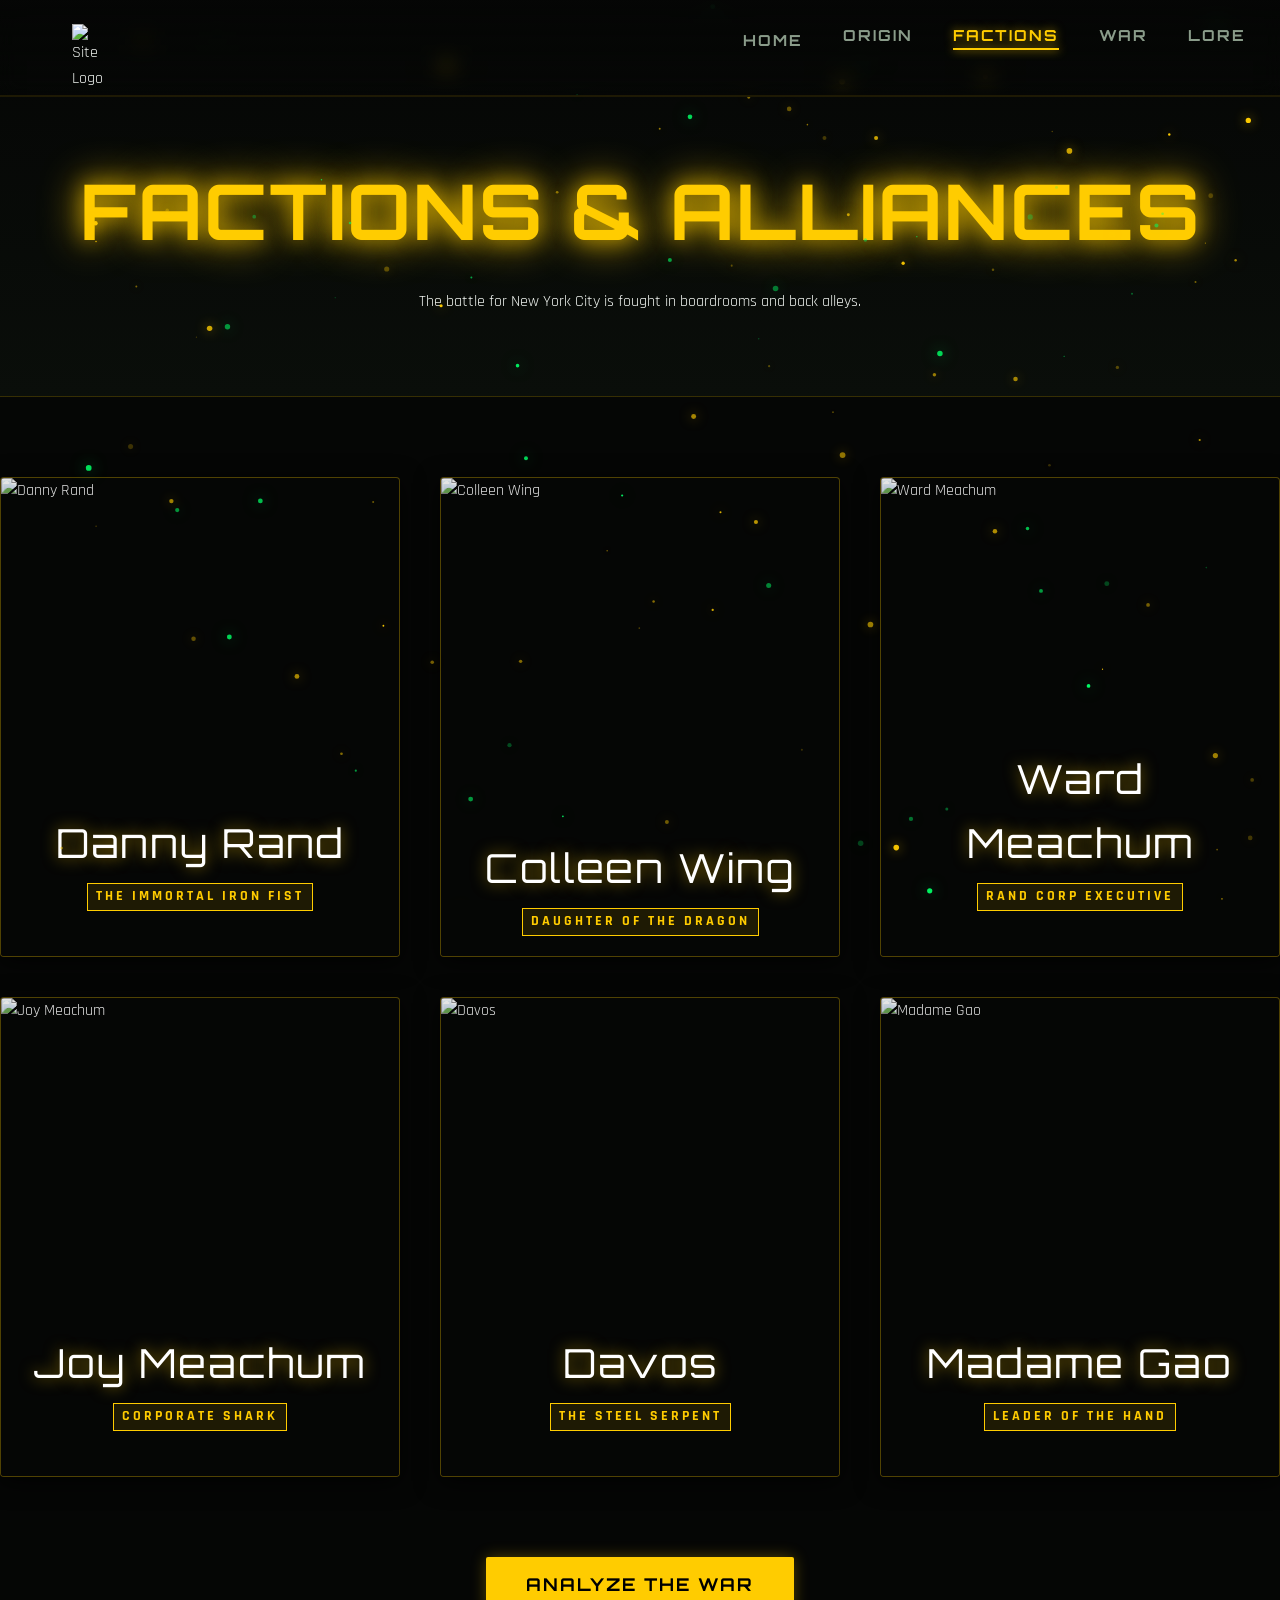
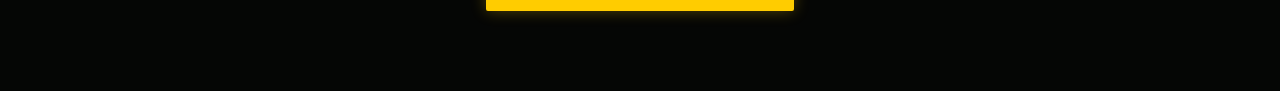
==== characters.html @ d4f90c43 "Add files via upload" ====
<!DOCTYPE html>
<html lang="en">

<head>
    <meta charset="UTF-8">
    <meta name="viewport" content="width=device-width, initial-scale=1.0">
    <title>Iron Fist | Factions</title>
    <link rel="icon" type="image/png" href="C:\Users\MSi B760\Downloads\R.png">
    <link rel=" stylesheet" href="css/style.css">

    <style>
        .glow-text {
            font-size: 3rem;
            color: #fff;
            text-align: center;
            /* Initial glow */
            text-shadow: 0 0 5px #fff,
                0 0 10px #fff,
                0 0 20px #0ff,
                0 0 40px #0ff,
                0 0 80px #0ff;
            /* Animation */
            animation: glow 1.5s ease-in-out infinite alternate;
        }

        /* Keyframes for glowing animation */
        @keyframes glow {
            from {
                text-shadow: 0 0 4px #fffb00,
                    0 0 8px #d9ff00,
                    0 0 16px rgb(208, 255, 0),
                    0 0 32px rgb(255, 230, 0),
                    0 0 64px rgb(255, 255, 255);
            }

            to {
                text-shadow: 0 0 8px #000000,
                    0 0 16px rgb(0, 0, 0),
                    0 0 32px rgb(0, 0, 0),
                    0 0 64px rgb(0, 0, 0),
                    0 0 128px rgb(0, 0, 0);
            }
        }

        .page-header {
            padding-top: 150px;
            padding-bottom: 50px;
            text-align: center;
            background: linear-gradient(to bottom, rgba(5, 6, 5, 0.9), var(--bg-dark));
            border-bottom: 1px solid rgba(255, 204, 0, 0.2);
        }

        .page-header h1 {
            font-size: clamp(3rem, 6vw, 5rem);
            color: var(--primary-gold);
            text-shadow: 0 0 20px var(--primary-gold-glow), 0 0 40px var(--primary-gold);
            margin-bottom: 1rem;
        }

        .character-grid {
            display: grid;
            grid-template-columns: repeat(auto-fill, minmax(320px, 1fr));
            gap: 2.5rem;
            padding: 5rem 0;
        }

        .character-card {
            position: relative;
            height: 480px;
            border-radius: 4px;
            overflow: hidden;
            cursor: pointer;
            box-shadow: 0 5px 25px rgba(0, 0, 0, 0.8);
            transition: var(--transition-medium);
            background: #050605;
            border: 1px solid rgba(255, 204, 0, 0.3);
            transform-style: preserve-3d;
        }

        .character-img {
            width: 100%;
            height: 100%;
            object-fit: cover;
            filter: contrast(120%) grayscale(40%);
            transition: var(--transition-slow);
            opacity: 0.9;
        }

        .character-card:hover .character-img {
            transform: scale(1.1);
            filter: contrast(140%) grayscale(0%);
            opacity: 1;
        }

        .character-card::after {
            content: '';
            position: absolute;
            top: 0;
            left: 0;
            right: 0;
            bottom: 0;
            background: linear-gradient(to top, rgba(5, 6, 5, 0.95) 0%, rgba(5, 6, 5, 0.4) 60%, transparent 100%);
            z-index: 2;
        }

        .character-card:hover::after {
            background: linear-gradient(to top, rgba(20, 16, 0, 0.95) 0%, rgba(10, 8, 0, 0.5) 60%, transparent 100%);
        }

        .character-info {
            position: absolute;
            bottom: 0;
            left: 0;
            width: 100%;
            padding: 2rem;
            z-index: 3;
            transform: translateY(100px);
            transition: var(--transition-medium);
            text-align: center;
        }

        .character-card:hover .character-info {
            transform: translateY(0);
        }

        .character-name {
            font-family: var(--font-heading);
            font-size: 2.5rem;
            color: #fff;
            margin-bottom: 0.5rem;
            text-shadow: 0 0 15px var(--primary-gold-glow);
            letter-spacing: 2px;
        }

        .character-status {
            font-family: var(--font-body);
            font-size: 0.85rem;
            color: var(--primary-gold);
            text-transform: uppercase;
            letter-spacing: 3px;
            font-weight: 800;
            margin-bottom: 1rem;
            background: rgba(255, 204, 0, 0.1);
            display: inline-block;
            padding: 2px 8px;
            border: 1px solid var(--primary-gold);
        }

        .character-desc {
            font-size: 0.95rem;
            color: #ccc;
            opacity: 0;
            transition: var(--transition-medium);
            line-height: 1.6;
            font-weight: bold;
            text-shadow: 1px 1px 3px #000;
        }

        .character-card:hover .character-desc {
            opacity: 1;
            transition-delay: 0.1s;
        }

        .character-card.animate-on-scroll {
            opacity: 0;
            transform: translateY(50px);
            transition: all 0.6s ease-out;
        }

        .character-card.animate-on-scroll.visible {
            opacity: 1;
            transform: translateY(0);
        }
    </style>
</head>

<body>

    <nav>
        <div class="nav-container" style="margin-bottom: -20px;">
            <a href="index.html" class="nav-logo-link">
                <ul class="nav-links">
                    <li><img style="margin-right: 600px;"
                            src="F:\Antigravity\App\tv-series-site\Assets\iron-fist-logo-marvel-wooden-wall-plaque.jpg"
                            width="60" height="50" alt="Site Logo" class="logo"></li>
                    <li><a href="index.html">Home</a></li>
                    <li><a href="the origin.html">Origin</a></li>
                    <li><a href="characters.html" class="active">Factions</a></li>
                    <li><a href="the war.html">War</a></li>
                    <li><a href="the lore.html">Lore</a></li>
                </ul>
        </div>
    </nav>

    <header class="page-header">
        <div class="container">
            <h1 class="animate-on-scroll glow-text">Factions & Alliances</h1>
            <p class="animate-on-scroll delay-1" style="max-width: 600px; margin: 0 auto; padding-bottom: 2rem;">The
                battle for New York City is fought in boardrooms and back alleys.</p>
        </div>
    </header>

    <main class="container">
        <div class="character-grid">

            <div class="character-card animate-on-scroll">
                <img src="F:\Antigravity\App\tv-series-site\Assets\Characters\Danny Rand.png" alt="Danny Rand"
                    class="character-img">
                <div class="character-info">
                    <div class="character-name">Danny Rand</div>
                    <div class="character-status">The Immortal Iron Fist</div>
                    <div class="character-desc">Orphaned billionaire who survived a plane crash, trained in the mystical
                        city of K'un-Lun for 15 years, and defeated a dragon to earn the power of the Iron Fist.</div>
                </div>
            </div>

            <div class="character-card animate-on-scroll delay-1">
                <img src="F:\Antigravity\App\tv-series-site\Assets\Characters\Colleen Wing.png" alt="Colleen Wing"
                    class="character-img">
                <div class="character-info">
                    <div class="character-name">Colleen Wing</div>
                    <div class="character-status">Daughter of the Dragon</div>
                    <div class="character-desc">A fierce martial arts instructor running the Chikara Dojo in NYC. She
                        wields a custom white katana and brutally protects her city from gang warfare.</div>
                </div>
            </div>

            <div class="character-card animate-on-scroll delay-2">
                <img src="F:\Antigravity\App\tv-series-site\Assets\Characters\Ward Meachumcan1.png" alt="Ward Meachum"
                    class="character-img">
                <div class="character-info">
                    <div class="character-name">Ward Meachum</div>
                    <div class="character-status">Rand Corp Executive</div>
                    <div class="character-desc">Danny's skeptical childhood friend who now runs Rand Enterprises. He
                        struggles with substance abuse while secretly covering up his father's undead existence.</div>
                </div>
            </div>

            <div class="character-card animate-on-scroll">
                <img src="F:\Antigravity\App\tv-series-site\Assets\Characters\Joy Meachum.png" alt="Joy Meachum"
                    class="character-img">
                <div class="character-info">
                    <div class="character-name">Joy Meachum</div>
                    <div class="character-status">Corporate Shark</div>
                    <div class="character-desc">Co-CEO of Rand Enterprises. Initially ruthless in rejecting Danny's
                        return, her loyalties are constantly tested between her brother, her presumed-dead father, and
                        her childhood friend.</div>
                </div>
            </div>

            <div class="character-card animate-on-scroll delay-1">
                <img src="F:\Antigravity\App\tv-series-site\Assets\Characters\Davos.png" alt="Davos"
                    class="character-img">
                <div class="character-info">
                    <div class="character-name">Davos</div>
                    <div class="character-status">The Steel Serpent</div>
                    <div class="character-desc">Danny's brother-in-arms in K'un-Lun. Infuriated that Danny abandoned his
                        post after winning the Iron Fist, Davos seeks to violently rip the power from him and execute
                        his own bloody justice.</div>
                </div>
            </div>

            <div class="character-card animate-on-scroll delay-2">
                <img src="F:\Antigravity\App\tv-series-site\Assets\Characters\Madame Gao.png" alt="Madame Gao"
                    class="character-img">
                <div class="character-info">
                    <div class="character-name">Madame Gao</div>
                    <div class="character-status">Leader of The Hand</div>
                    <div class="character-desc">An ancient, deceptively frail woman leading the supernatural ninja
                        syndicate known as The Hand. She controls massive narcotics operations and wields deadly
                        telekinetic martial arts.</div>
                </div>
            </div>

        </div>

        <div class="text-center animate-on-scroll" style="margin-bottom: 5rem;">
            <button class="btn" onclick="window.location.href='the war.html'">Analyze the War</button>
        </div>
    </main>

    <script src="js/main.js"></script>
</body>

</html>
---- css/style.css ----
/* Google Fonts */
@import url('https://fonts.googleapis.com/css2?family=Orbitron:wght@700;900&family=Rajdhani:wght@400;600;700&display=swap');

:root {
    /* Color Palette - Iron Fist Theme */
    --primary-gold: #ffcc00; /* Chi Energy */
    --primary-gold-glow: rgba(255, 204, 0, 0.6);
    --secondary-green: #00ff66; /* Dragon magic */
    --bg-darker: #050605; /* Blackish green */
    --bg-dark: #0a0e0a;
    --text-light: #f0f4f0;
    --text-muted: #8a9c8a;
    
    /* Typography */
    --font-heading: 'Orbitron', sans-serif;
    --font-body: 'Rajdhani', sans-serif;
    
    /* Variables */
    --transition-fast: 0.2s ease;
    --transition-medium: 0.4s ease;
    --transition-slow: 0.8s ease-out;
}

* { margin: 0; padding: 0; box-sizing: border-box; }

body {
    font-family: var(--font-body);
    background-color: var(--bg-darker);
    color: var(--text-light);
    line-height: 1.6;
    overflow-x: hidden;
    cursor: default; /* Remove horror crosshair */
}

/* Scrollbar Styling */
::-webkit-scrollbar { width: 10px; }
::-webkit-scrollbar-track { background: var(--bg-darker); }
::-webkit-scrollbar-thumb { background: #333; border-radius: 5px; }
::-webkit-scrollbar-thumb:hover { background: var(--primary-gold); box-shadow: 0 0 10px var(--primary-gold); }

::selection { background: var(--primary-gold-glow); color: #000; }

/* Canvas background wrapper */
#particle-canvas {
    position: fixed; top: 0; left: 0; width: 100%; height: 100%;
    pointer-events: none; z-index: 1; /* Sits right above the background but below content */
}

/* Typography styles */
h1, h2, h3, h4, h5, h6 {
    font-family: var(--font-heading);
    letter-spacing: 2px;
    text-transform: uppercase;
}

a { text-decoration: none; color: inherit; }

.btn {
    display: inline-block;
    padding: 1rem 2.5rem;
    font-family: var(--font-heading);
    font-size: 1.1rem;
    font-weight: 700;
    text-transform: uppercase;
    letter-spacing: 2px;
    background: var(--primary-gold);
    color: #000;
    border: none;
    border-radius: 2px; /* Sleeker, less rounded */
    cursor: pointer;
    transition: var(--transition-medium);
    box-shadow: 0 0 15px rgba(255, 204, 0, 0.3);
    position: relative;
    overflow: hidden;
}

.btn:hover {
    transform: scale(1.05);
    box-shadow: 0 0 30px var(--primary-gold) !important;
    background: #ffe680;
}

.btn-outline {
    background: rgba(0,0,0,0.5); /* contrast backing */
    border: 2px solid var(--primary-gold);
    color: var(--primary-gold);
}

.btn-outline:hover {
    background: var(--primary-gold);
    color: #000;
    box-shadow: 0 0 25px var(--primary-gold-glow);
}

/* Navigation */
nav {
    position: fixed;
    top: 0; width: 100%;
    padding: 1.5rem 0;
    z-index: 1000;
    background: linear-gradient(to bottom, rgba(5,6,5,0.95), transparent);
    backdrop-filter: blur(10px);
    border-bottom: 2px solid rgba(255, 204, 0, 0.1);
}

.nav-container {
    max-width: 1200px;
    margin: 0 auto;
    display: flex;
    justify-content: space-between;
    align-items: center;
    padding: 0 2rem;
}

.nav-logo-link {
    display: flex;
    align-items: center;
}

.nav-logo {
    height: 35px; /* Sizing the image to fit the nav neatly */
    filter: drop-shadow(0 0 10px rgba(255, 204, 0, 0.5));
    transition: var(--transition-medium);
    mix-blend-mode: screen; /* Removes solid backgrounds */
}

.nav-logo-link:hover .nav-logo {
    filter: drop-shadow(0 0 15px var(--primary-gold)) brightness(1.2);
    transform: scale(1.05);
}

.nav-links {
    list-style: none; display: flex; gap: 2.5rem;
}

.nav-links li a {
    font-family: var(--font-heading);
    font-size: 0.95rem;
    font-weight: 700;
    letter-spacing: 2px;
    text-transform: uppercase;
    color: var(--text-muted);
    transition: var(--transition-fast);
    padding-bottom: 5px;
    position: relative;
}

.nav-links li a.active, .nav-links li a:hover {
    color: var(--primary-gold);
    text-shadow: 0 0 10px var(--primary-gold-glow);
}

.nav-links li a::after {
    content: ''; position: absolute; bottom: 0; left: 0; width: 0; height: 2px;
    background: var(--primary-gold);
    transition: var(--transition-medium);
    box-shadow: 0 0 10px var(--primary-gold);
}

.nav-links li a.active::after, .nav-links li a:hover::after { width: 100%; }

/* Animations - Rewritten for Iron Fist Chi Pulses instead of Glitches */
@keyframes fadeIn { from { opacity: 0; transform: translateY(20px); } to { opacity: 1; transform: translateY(0); } }

.fade-in { animation: fadeIn 1s ease-out forwards; opacity: 0; }
.delay-1 { animation-delay: 0.4s; }
.delay-2 { animation-delay: 0.8s; }
.delay-3 { animation-delay: 1.2s; }

/* Chi Energy Pulse */
@keyframes chiPulse {
    0% { transform: scale(1); filter: brightness(1) drop-shadow(0 0 10px var(--primary-gold-glow)); }
    50% { transform: scale(1.02); filter: brightness(1.3) drop-shadow(0 0 25px var(--primary-gold)); }
    100% { transform: scale(1); filter: brightness(1) drop-shadow(0 0 10px var(--primary-gold-glow)); }
}

.chi-active { animation: chiPulse 1.5s cubic-bezier(0.1, 0.7, 0.3, 1) both; }

/* Utility */
.border-b { border-bottom: 1px solid rgba(255, 204, 0, 0.2); }
.text-center { text-align: center; }
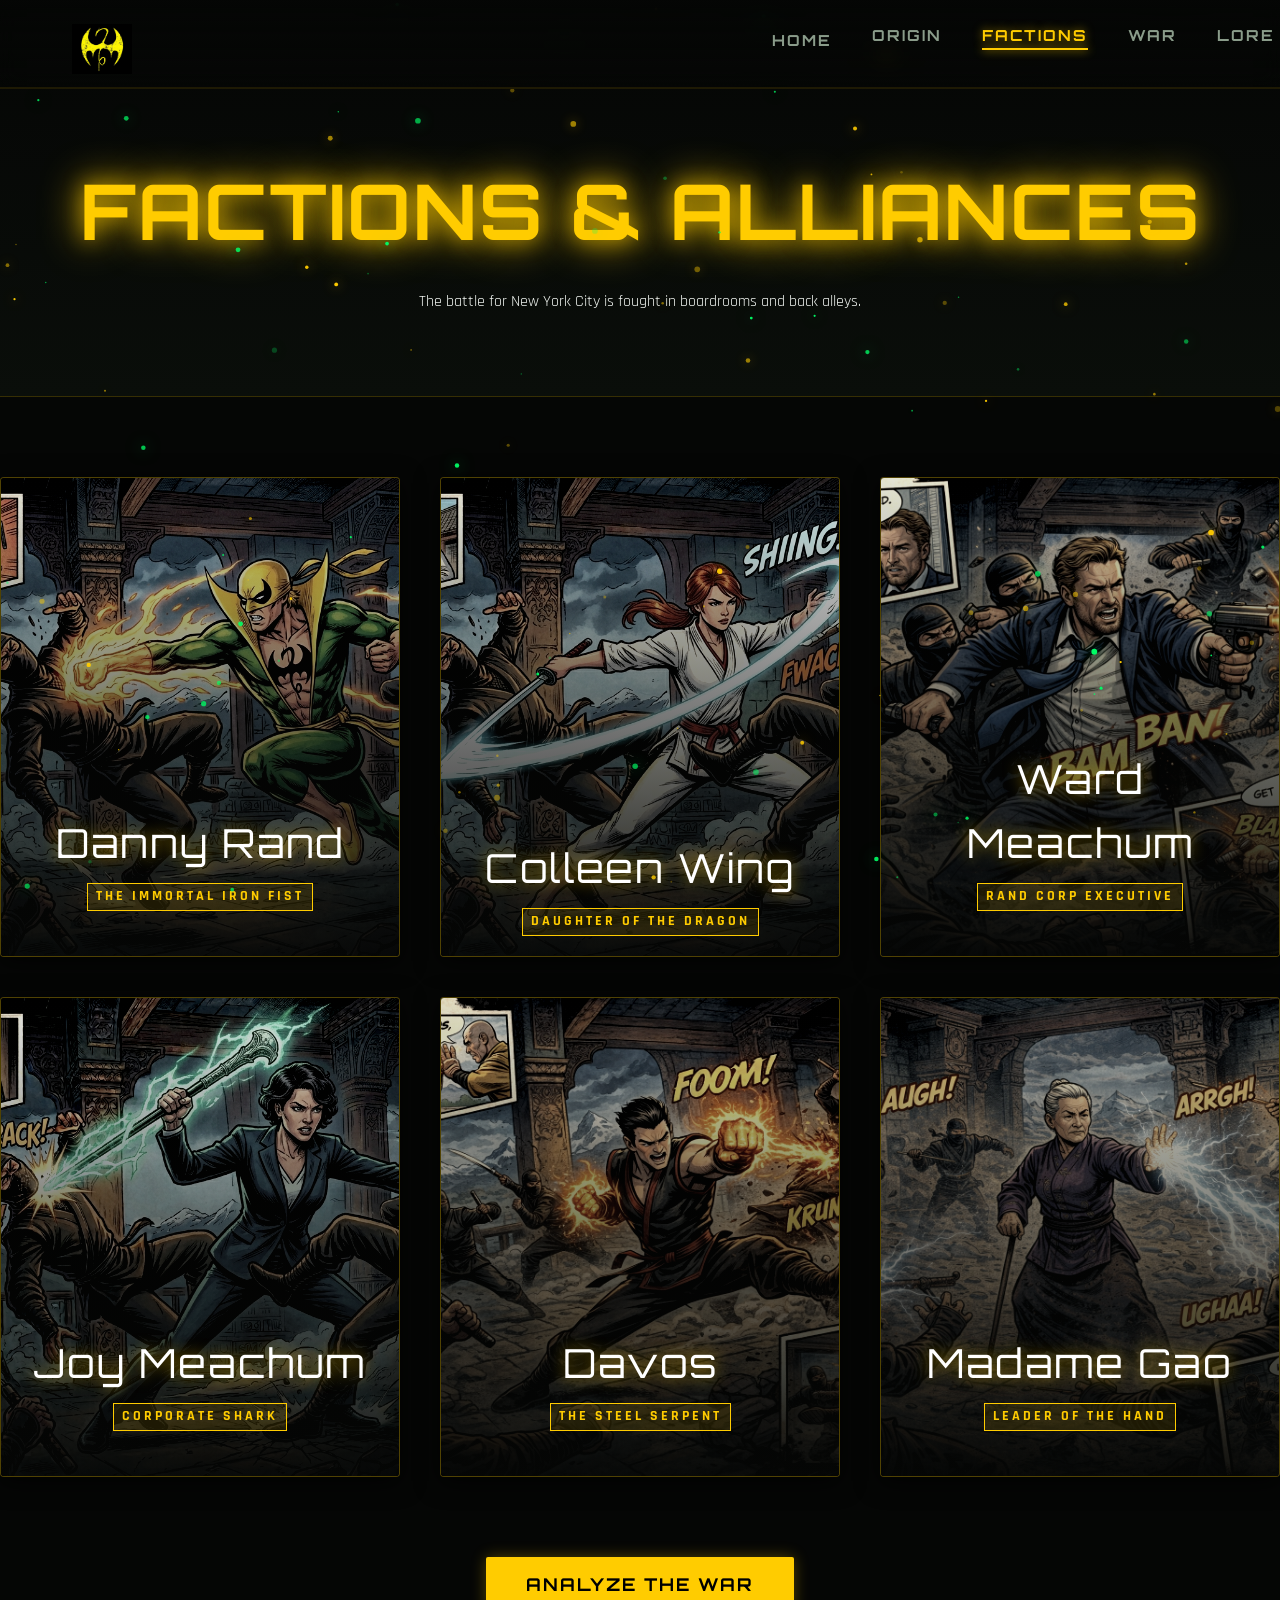
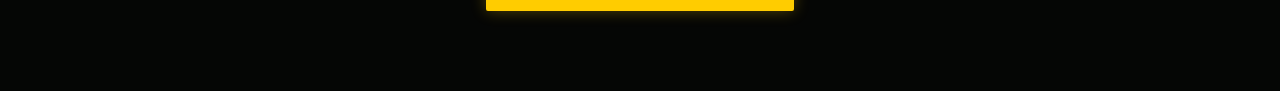
==== commit 93dbecb9: "Updated" ====
--- a/characters.html
+++ b/characters.html
@@ -5,7 +5,7 @@
     <meta charset="UTF-8">
     <meta name="viewport" content="width=device-width, initial-scale=1.0">
     <title>Iron Fist | Factions</title>
-    <link rel="icon" type="image/png" href="C:\Users\MSi B760\Downloads\R.png">
+    <link rel="icon" type="image/png" href="Assets\iron-fist-icon-4.png">
     <link rel=" stylesheet" href="css/style.css">
 
     <style>
@@ -180,8 +180,7 @@
         <div class="nav-container" style="margin-bottom: -20px;">
             <a href="index.html" class="nav-logo-link">
                 <ul class="nav-links">
-                    <li><img style="margin-right: 600px;"
-                            src="F:\Antigravity\App\tv-series-site\Assets\iron-fist-logo-marvel-wooden-wall-plaque.jpg"
+                    <li><img style="margin-right: 600px;" src="Assets\iron-fist-logo-marvel-wooden-wall-plaque.jpg"
                             width="60" height="50" alt="Site Logo" class="logo"></li>
                     <li><a href="index.html">Home</a></li>
                     <li><a href="the origin.html">Origin</a></li>
@@ -204,8 +203,7 @@
         <div class="character-grid">
 
             <div class="character-card animate-on-scroll">
-                <img src="F:\Antigravity\App\tv-series-site\Assets\Characters\Danny Rand.png" alt="Danny Rand"
-                    class="character-img">
+                <img src="Assets\Characters\Danny Rand.png" alt="Danny Rand" class="character-img">
                 <div class="character-info">
                     <div class="character-name">Danny Rand</div>
                     <div class="character-status">The Immortal Iron Fist</div>
@@ -215,8 +213,7 @@
             </div>
 
             <div class="character-card animate-on-scroll delay-1">
-                <img src="F:\Antigravity\App\tv-series-site\Assets\Characters\Colleen Wing.png" alt="Colleen Wing"
-                    class="character-img">
+                <img src="Assets\Characters\Colleen Wing.png" alt="Colleen Wing" class="character-img">
                 <div class="character-info">
                     <div class="character-name">Colleen Wing</div>
                     <div class="character-status">Daughter of the Dragon</div>
@@ -226,8 +223,7 @@
             </div>
 
             <div class="character-card animate-on-scroll delay-2">
-                <img src="F:\Antigravity\App\tv-series-site\Assets\Characters\Ward Meachumcan1.png" alt="Ward Meachum"
-                    class="character-img">
+                <img src="Assets\Characters\Ward Meachumcan1.png" alt="Ward Meachum" class="character-img">
                 <div class="character-info">
                     <div class="character-name">Ward Meachum</div>
                     <div class="character-status">Rand Corp Executive</div>
@@ -237,8 +233,7 @@
             </div>
 
             <div class="character-card animate-on-scroll">
-                <img src="F:\Antigravity\App\tv-series-site\Assets\Characters\Joy Meachum.png" alt="Joy Meachum"
-                    class="character-img">
+                <img src="Assets\Characters\Joy Meachum.png" alt="Joy Meachum" class="character-img">
                 <div class="character-info">
                     <div class="character-name">Joy Meachum</div>
                     <div class="character-status">Corporate Shark</div>
@@ -249,8 +244,7 @@
             </div>
 
             <div class="character-card animate-on-scroll delay-1">
-                <img src="F:\Antigravity\App\tv-series-site\Assets\Characters\Davos.png" alt="Davos"
-                    class="character-img">
+                <img src="Assets\Characters\Davos.png" alt="Davos" class="character-img">
                 <div class="character-info">
                     <div class="character-name">Davos</div>
                     <div class="character-status">The Steel Serpent</div>
@@ -261,8 +255,7 @@
             </div>
 
             <div class="character-card animate-on-scroll delay-2">
-                <img src="F:\Antigravity\App\tv-series-site\Assets\Characters\Madame Gao.png" alt="Madame Gao"
-                    class="character-img">
+                <img src="Assets\Characters\Madame Gao.png" alt="Madame Gao" class="character-img">
                 <div class="character-info">
                     <div class="character-name">Madame Gao</div>
                     <div class="character-status">Leader of The Hand</div>
@@ -282,4 +275,4 @@
     <script src="js/main.js"></script>
 </body>
 
-</html>+</html>
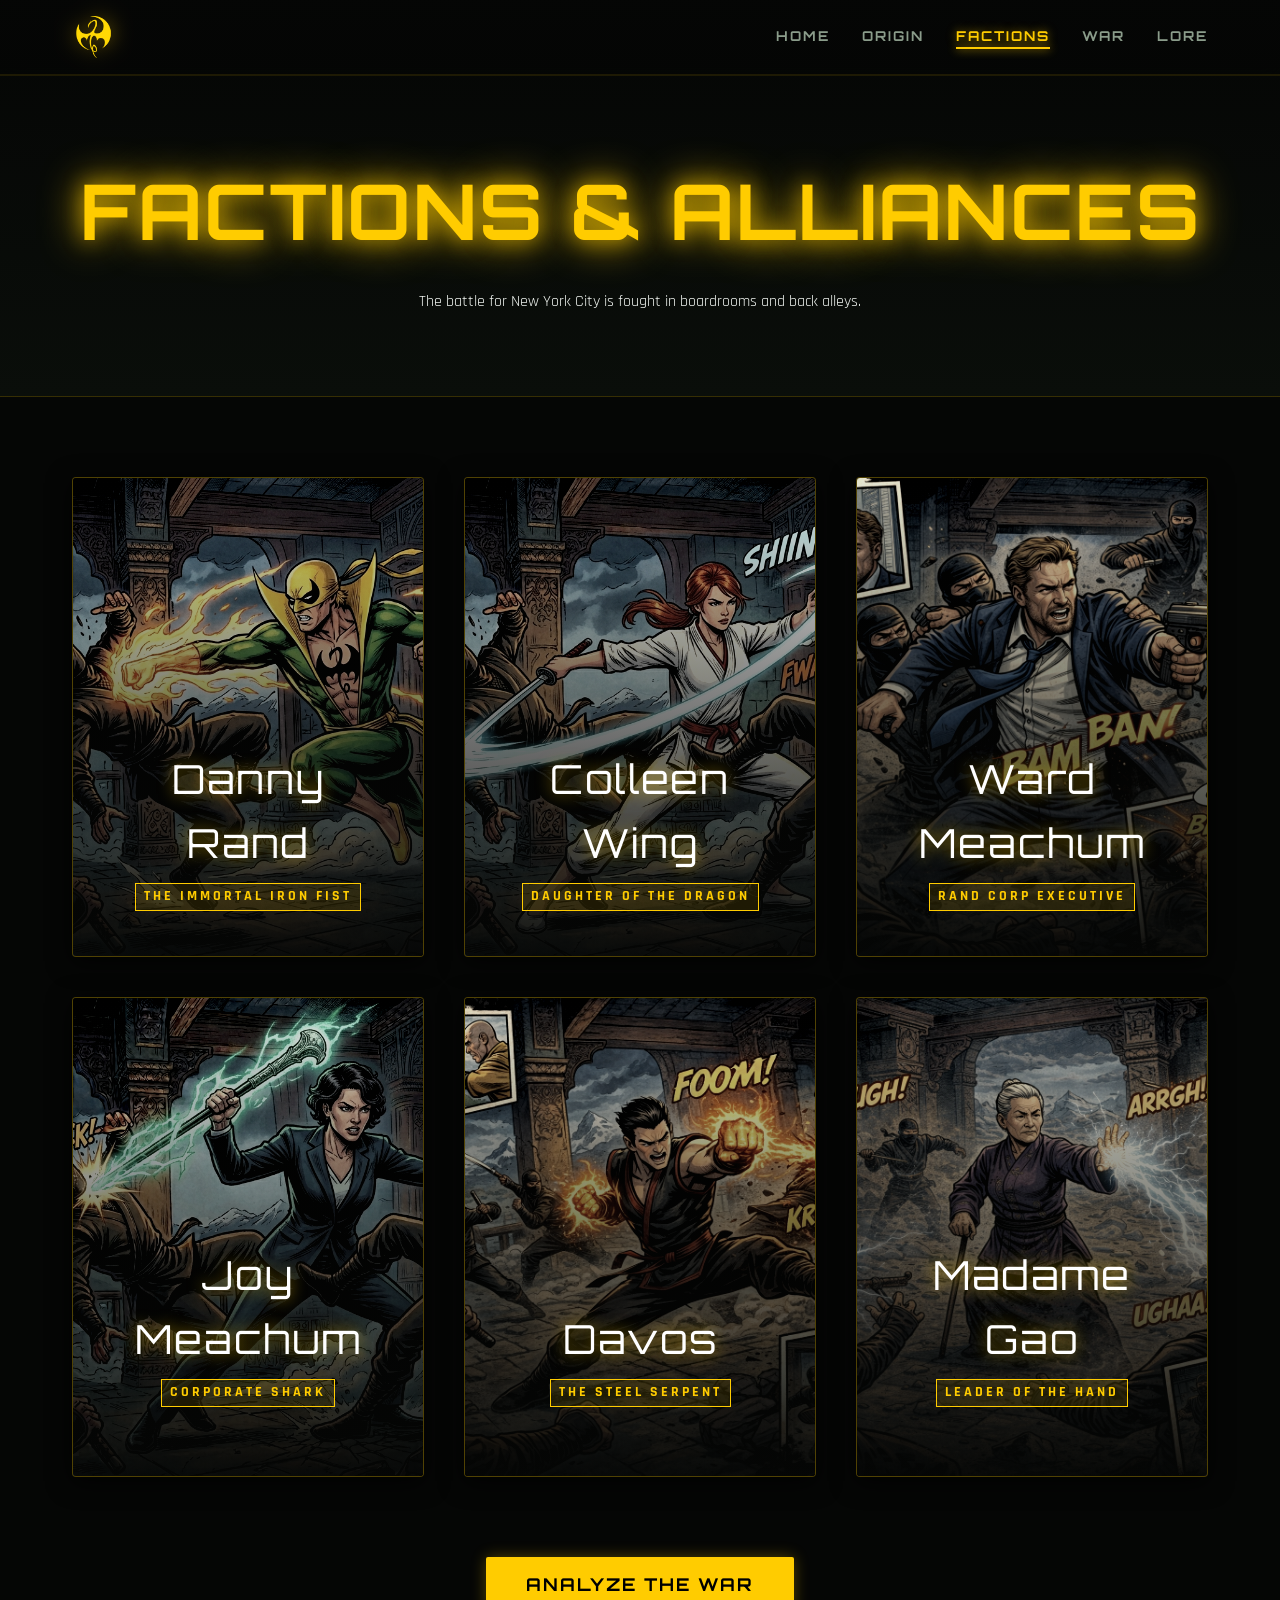
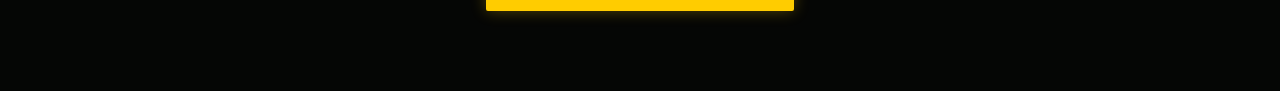
==== commit 88ae1111: "Refactor navigation structure in characters.html" ====
--- a/characters.html
+++ b/characters.html
@@ -171,23 +171,54 @@
             opacity: 1;
             transform: translateY(0);
         }
+
+        /* === MOBILE === */
+        @media (max-width: 768px) {
+            .character-grid {
+                grid-template-columns: 1fr;
+                gap: 1.5rem;
+                padding: 2rem 0;
+            }
+
+            .character-card {
+                height: auto;
+                min-height: 340px;
+            }
+
+            /* Always show info on touch devices */
+            .character-info {
+                transform: translateY(0);
+                background: linear-gradient(to top, rgba(5, 6, 5, 0.98) 0%, rgba(5, 6, 5, 0.6) 80%, transparent 100%);
+            }
+
+            .character-desc {
+                opacity: 1;
+            }
+
+            .character-name {
+                font-size: 1.6rem;
+            }
+        }
     </style>
 </head>
 
 <body>
 
     <nav>
-        <div class="nav-container" style="margin-bottom: -20px;">
+        <div class="nav-container">
             <a href="index.html" class="nav-logo-link">
-                <ul class="nav-links">
-                    <li><img style="margin-right: 600px;" src="Assets\iron-fist-logo-marvel-wooden-wall-plaque.jpg"
-                            width="60" height="50" alt="Site Logo" class="logo"></li>
-                    <li><a href="index.html">Home</a></li>
-                    <li><a href="the origin.html">Origin</a></li>
-                    <li><a href="characters.html" class="active">Factions</a></li>
-                    <li><a href="the war.html">War</a></li>
-                    <li><a href="the lore.html">Lore</a></li>
-                </ul>
+                <img src="Assets\iron-fist-icon-4.png" width="60" height="42" alt="Site Logo" class="logo">
+            </a>
+            <button class="hamburger" id="hamburger" aria-label="Toggle navigation">
+                <span></span><span></span><span></span>
+            </button>
+            <ul class="nav-links" id="nav-links">
+                <li><a href="index.html">Home</a></li>
+                <li><a href="the origin.html">Origin</a></li>
+                <li><a href="characters.html" class="active">Factions</a></li>
+                <li><a href="the war.html">War</a></li>
+                <li><a href="the lore.html">Lore</a></li>
+            </ul>
         </div>
     </nav>
 
--- a/css/style.css
+++ b/css/style.css
@@ -29,7 +29,7 @@
     color: var(--text-light);
     line-height: 1.6;
     overflow-x: hidden;
-    cursor: default; /* Remove horror crosshair */
+    cursor: default;
 }
 
 /* Scrollbar Styling */
@@ -43,7 +43,7 @@
 /* Canvas background wrapper */
 #particle-canvas {
     position: fixed; top: 0; left: 0; width: 100%; height: 100%;
-    pointer-events: none; z-index: 1; /* Sits right above the background but below content */
+    pointer-events: none; z-index: 1;
 }
 
 /* Typography styles */
@@ -54,6 +54,13 @@
 }
 
 a { text-decoration: none; color: inherit; }
+
+/* Container */
+.container {
+    max-width: 1200px;
+    margin: 0 auto;
+    padding: 0 2rem;
+}
 
 .btn {
     display: inline-block;
@@ -66,7 +73,7 @@
     background: var(--primary-gold);
     color: #000;
     border: none;
-    border-radius: 2px; /* Sleeker, less rounded */
+    border-radius: 2px;
     cursor: pointer;
     transition: var(--transition-medium);
     box-shadow: 0 0 15px rgba(255, 204, 0, 0.3);
@@ -81,7 +88,7 @@
 }
 
 .btn-outline {
-    background: rgba(0,0,0,0.5); /* contrast backing */
+    background: rgba(0,0,0,0.5);
     border: 2px solid var(--primary-gold);
     color: var(--primary-gold);
 }
@@ -92,13 +99,13 @@
     box-shadow: 0 0 25px var(--primary-gold-glow);
 }
 
-/* Navigation */
+/* ===================== NAVIGATION ===================== */
 nav {
     position: fixed;
     top: 0; width: 100%;
-    padding: 1.5rem 0;
+    padding: 1rem 0;
     z-index: 1000;
-    background: linear-gradient(to bottom, rgba(5,6,5,0.95), transparent);
+    background: linear-gradient(to bottom, rgba(5,6,5,0.97), rgba(5,6,5,0.85));
     backdrop-filter: blur(10px);
     border-bottom: 2px solid rgba(255, 204, 0, 0.1);
 }
@@ -115,27 +122,36 @@
 .nav-logo-link {
     display: flex;
     align-items: center;
-}
-
-.nav-logo {
-    height: 35px; /* Sizing the image to fit the nav neatly */
+    flex-shrink: 0;
+}
+
+.nav-logo, .logo {
+    height: 42px;
+    width: auto;
     filter: drop-shadow(0 0 10px rgba(255, 204, 0, 0.5));
     transition: var(--transition-medium);
-    mix-blend-mode: screen; /* Removes solid backgrounds */
-}
-
-.nav-logo-link:hover .nav-logo {
+    mix-blend-mode: screen;
+    object-fit: contain;
+}
+
+.nav-logo-link:hover .nav-logo,
+.nav-logo-link:hover .logo {
     filter: drop-shadow(0 0 15px var(--primary-gold)) brightness(1.2);
     transform: scale(1.05);
 }
 
 .nav-links {
-    list-style: none; display: flex; gap: 2.5rem;
+    list-style: none;
+    display: flex;
+    align-items: center;
+    gap: 2rem;
+    margin: 0;
+    padding: 0;
 }
 
 .nav-links li a {
     font-family: var(--font-heading);
-    font-size: 0.95rem;
+    font-size: 0.85rem;
     font-weight: 700;
     letter-spacing: 2px;
     text-transform: uppercase;
@@ -145,21 +161,65 @@
     position: relative;
 }
 
-.nav-links li a.active, .nav-links li a:hover {
+.nav-links li a.active,
+.nav-links li a:hover {
     color: var(--primary-gold);
     text-shadow: 0 0 10px var(--primary-gold-glow);
 }
 
 .nav-links li a::after {
-    content: ''; position: absolute; bottom: 0; left: 0; width: 0; height: 2px;
+    content: '';
+    position: absolute;
+    bottom: 0; left: 0;
+    width: 0; height: 2px;
     background: var(--primary-gold);
     transition: var(--transition-medium);
     box-shadow: 0 0 10px var(--primary-gold);
 }
 
-.nav-links li a.active::after, .nav-links li a:hover::after { width: 100%; }
-
-/* Animations - Rewritten for Iron Fist Chi Pulses instead of Glitches */
+.nav-links li a.active::after,
+.nav-links li a:hover::after { width: 100%; }
+
+/* Hamburger Button */
+.hamburger {
+    display: none;
+    flex-direction: column;
+    justify-content: center;
+    align-items: center;
+    gap: 5px;
+    width: 38px;
+    height: 38px;
+    background: none;
+    border: none;
+    cursor: pointer;
+    padding: 4px;
+    z-index: 1100;
+    flex-shrink: 0;
+}
+
+.hamburger span {
+    display: block;
+    width: 24px;
+    height: 2px;
+    background: var(--primary-gold);
+    border-radius: 2px;
+    transition: all 0.35s ease;
+    box-shadow: 0 0 6px var(--primary-gold-glow);
+}
+
+/* Hamburger open state */
+.hamburger.open span:nth-child(1) {
+    transform: translateY(7px) rotate(45deg);
+}
+.hamburger.open span:nth-child(2) {
+    opacity: 0;
+    transform: scaleX(0);
+}
+.hamburger.open span:nth-child(3) {
+    transform: translateY(-7px) rotate(-45deg);
+}
+
+/* Animations */
 @keyframes fadeIn { from { opacity: 0; transform: translateY(20px); } to { opacity: 1; transform: translateY(0); } }
 
 .fade-in { animation: fadeIn 1s ease-out forwards; opacity: 0; }
@@ -179,3 +239,86 @@
 /* Utility */
 .border-b { border-bottom: 1px solid rgba(255, 204, 0, 0.2); }
 .text-center { text-align: center; }
+
+/* ===================== MOBILE MEDIA QUERIES ===================== */
+@media (max-width: 768px) {
+
+    /* Navigation — mobile drawer */
+    .hamburger {
+        display: flex;
+    }
+
+    .nav-links {
+        position: fixed;
+        top: 0;
+        right: -100%;
+        width: min(280px, 80vw);
+        height: 100vh;
+        flex-direction: column;
+        gap: 0;
+        background: rgba(5, 6, 5, 0.98);
+        border-left: 2px solid rgba(255, 204, 0, 0.15);
+        padding: 100px 2rem 2rem;
+        transition: right 0.4s cubic-bezier(0.4, 0, 0.2, 1);
+        backdrop-filter: blur(20px);
+    }
+
+    .nav-links.open {
+        right: 0;
+    }
+
+    .nav-links li {
+        width: 100%;
+        border-bottom: 1px solid rgba(255, 204, 0, 0.08);
+    }
+
+    .nav-links li a {
+        display: block;
+        padding: 1rem 0;
+        font-size: 1rem;
+        letter-spacing: 3px;
+    }
+
+    /* Hide logo li that's inside nav-links */
+    .nav-links li:first-child {
+        display: none;
+    }
+
+    /* Container padding on small screens */
+    .container {
+        padding: 0 1rem;
+    }
+
+    /* Buttons */
+    .btn {
+        font-size: 0.85rem;
+        padding: 0.75rem 1.5rem;
+        letter-spacing: 1px;
+    }
+
+    /* Page header */
+    .page-header {
+        padding-top: 100px !important;
+        padding-bottom: 30px !important;
+    }
+
+    .page-header h1 {
+        font-size: clamp(1.8rem, 8vw, 3rem) !important;
+    }
+
+    .page-header p {
+        font-size: 0.95rem;
+        padding: 0 1rem 1.5rem !important;
+    }
+}
+
+@media (max-width: 480px) {
+    .nav-container {
+        padding: 0 1rem;
+    }
+
+    .btn {
+        font-size: 0.78rem;
+        padding: 0.65rem 1.2rem;
+    }
+}
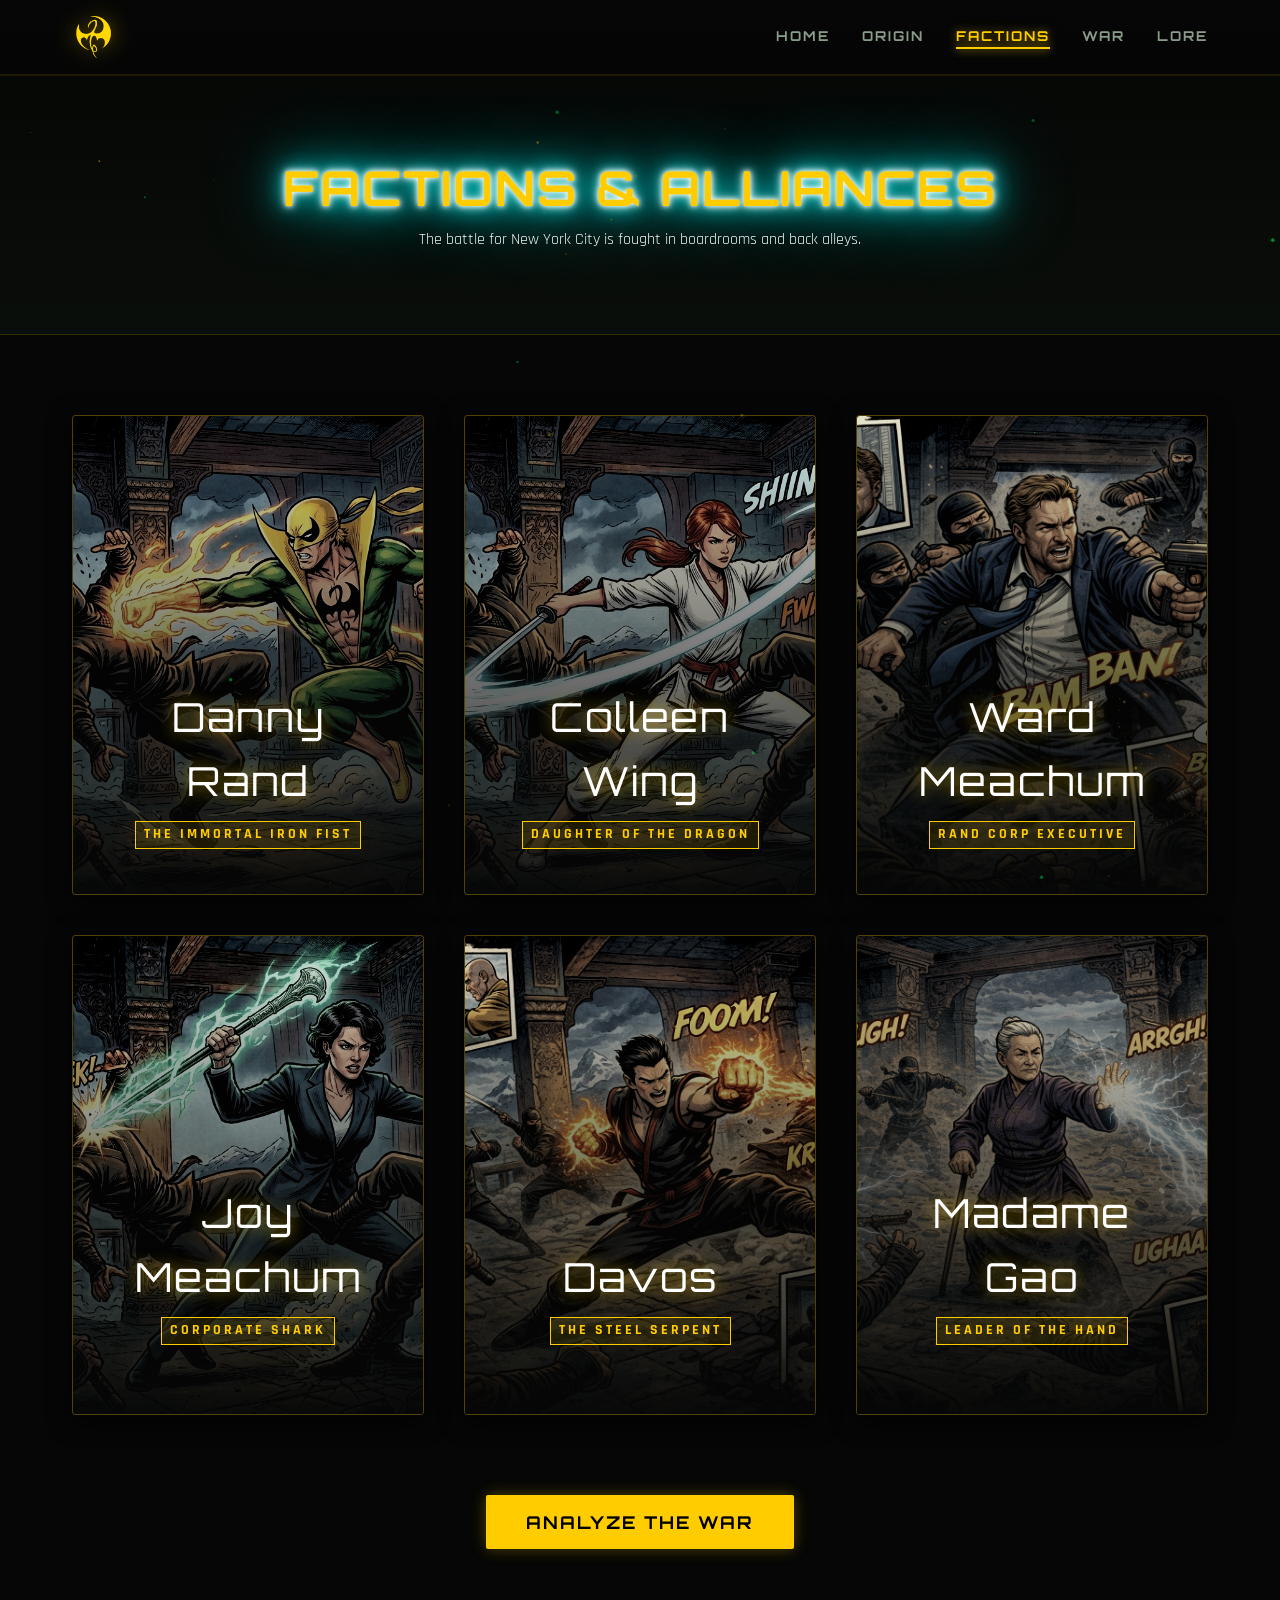
==== commit 953d94cb: "Change header from h1 to h2 for Factions & Alliances" ====
--- a/characters.html
+++ b/characters.html
@@ -224,7 +224,7 @@
 
     <header class="page-header">
         <div class="container">
-            <h1 class="animate-on-scroll glow-text">Factions & Alliances</h1>
+            <h2 class="animate-on-scroll glow-text" style="color: #ffcc00;">Factions & Alliances</h2>
             <p class="animate-on-scroll delay-1" style="max-width: 600px; margin: 0 auto; padding-bottom: 2rem;">The
                 battle for New York City is fought in boardrooms and back alleys.</p>
         </div>
--- a/css/style.css
+++ b/css/style.css
@@ -322,3 +322,43 @@
         padding: 0.65rem 1.2rem;
     }
 }
+
+#intro-loader {
+    position: fixed;
+    top: 0;
+    left: 0;
+    width: 100%;
+    height: 100%;
+    background: black;
+    z-index: 9999;
+
+    display: flex;
+    justify-content: center;
+    align-items: center;
+
+    opacity: 1;
+    transition: opacity 0.6s ease;
+
+    overflow: hidden;
+    /* 🔥 prevents scroll issues on mobile */
+}
+
+#intro-loader.fade-out {
+    opacity: 0;
+}
+
+#intro-video {
+    width: 100%;
+    height: 100%;
+    object-fit: cover;
+    /* 🔥 KEY for responsiveness */
+}
+
+/* 🔥 Extra safety for mobile screens */
+@media (max-width: 768px) {
+    #intro-video {
+        width: 100vw;
+        height: 100vh;
+        object-fit: cover;
+    }
+}
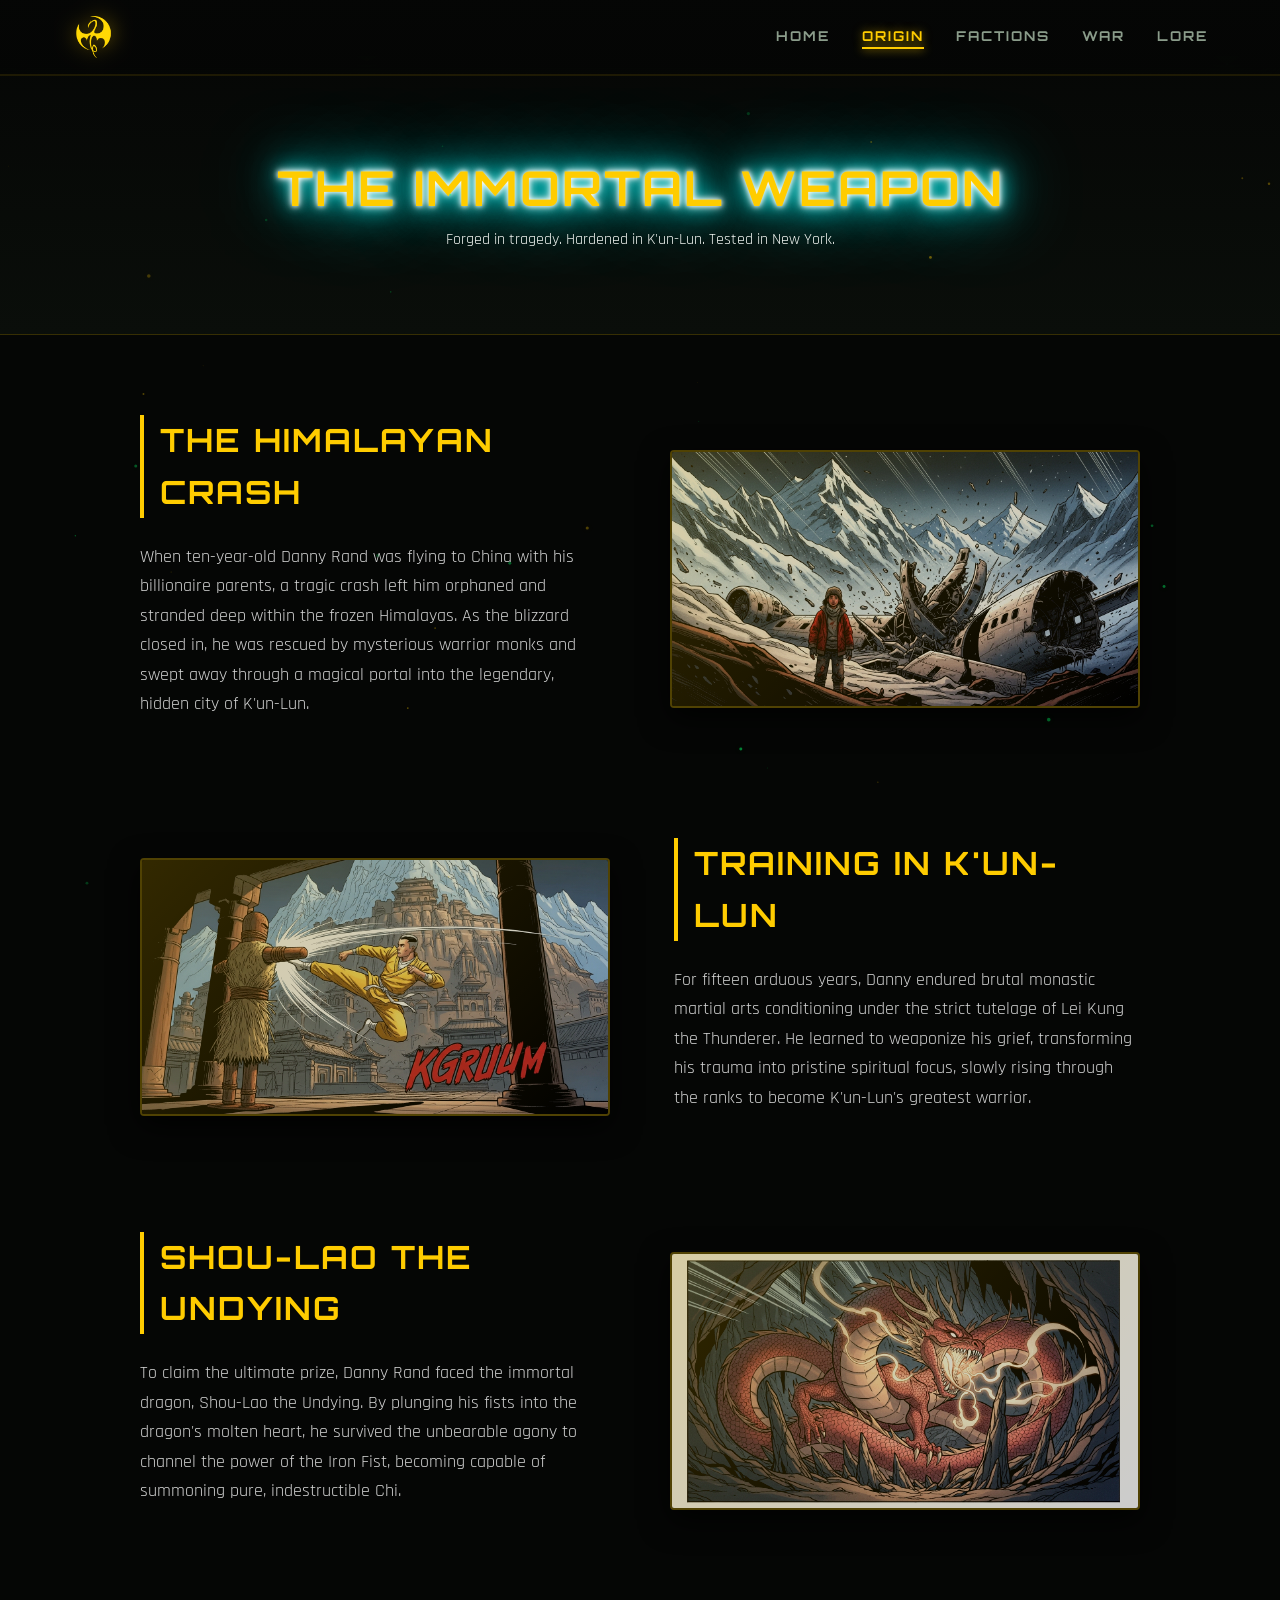
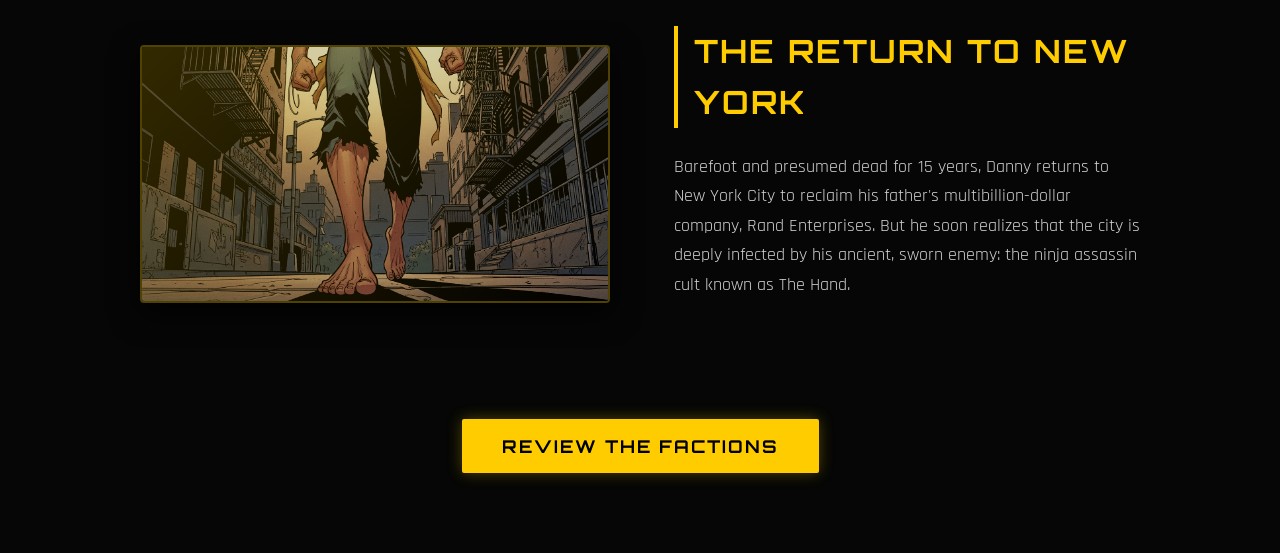
==== commit fff5b86b: "Update title and restructure character section" ====
--- a/characters.html
+++ b/characters.html
@@ -4,11 +4,119 @@
 <head>
     <meta charset="UTF-8">
     <meta name="viewport" content="width=device-width, initial-scale=1.0">
-    <title>Iron Fist | Factions</title>
+    <title>Iron Fist | The Origin</title>
     <link rel="icon" type="image/png" href="Assets\iron-fist-icon-4.png">
-    <link rel=" stylesheet" href="css/style.css">
+    <link rel="stylesheet" href="css/style.css">
 
     <style>
+        .page-header {
+            padding-top: 150px;
+            padding-bottom: 50px;
+            text-align: center;
+            background: linear-gradient(to bottom, rgba(5, 6, 5, 0.9), var(--bg-dark));
+            border-bottom: 1px solid rgba(255, 204, 0, 0.2);
+        }
+
+        .page-header h1 {
+            font-size: clamp(3rem, 6vw, 5rem);
+            color: var(--primary-gold);
+            text-shadow: 0 0 20px var(--primary-gold-glow), 0 0 40px var(--primary-gold);
+            margin-bottom: 1rem;
+        }
+
+        .story-section {
+            padding: 5rem 0;
+            max-width: 1000px;
+            margin: 0 auto;
+        }
+
+        .story-block {
+            display: flex;
+            align-items: center;
+            gap: 4rem;
+            margin-bottom: 6rem;
+        }
+
+        .story-block:nth-child(even) {
+            flex-direction: row-reverse;
+        }
+
+        .story-text {
+            flex: 1;
+        }
+
+        .story-text h2 {
+            color: var(--primary-gold);
+            font-size: 2rem;
+            margin-bottom: 1.5rem;
+            border-left: 4px solid var(--primary-gold);
+            padding-left: 1rem;
+        }
+
+        .story-text p {
+            font-size: 1.15rem;
+            color: #d0d0d0;
+            margin-bottom: 1.5rem;
+        }
+
+        .story-img-container {
+            flex: 1;
+            position: relative;
+            border-radius: 4px;
+            overflow: hidden;
+            box-shadow: 0 10px 30px rgba(0, 0, 0, 0.8);
+            border: 2px solid rgba(255, 204, 0, 0.3);
+        }
+
+        .story-img {
+            width: 100%;
+            height: auto;
+            display: block;
+            transition: var(--transition-slow);
+            filter: contrast(120%) brightness(0.8);
+        }
+
+        .story-img-container:hover .story-img {
+            transform: scale(1.05);
+            filter: contrast(140%) brightness(1.1);
+        }
+
+        .story-img-container::after {
+            content: '';
+            position: absolute;
+            top: 0;
+            left: 0;
+            right: 0;
+            bottom: 0;
+            background: linear-gradient(135deg, rgba(255, 204, 0, 0.2), transparent);
+            pointer-events: none;
+        }
+
+        @media (max-width: 768px) {
+
+            .story-block,
+            .story-block:nth-child(even) {
+                flex-direction: column;
+                gap: 2rem;
+            }
+
+            .story-section {
+                padding: 2rem 0;
+            }
+
+            .story-block {
+                margin-bottom: 3rem;
+            }
+
+            .story-text h2 {
+                font-size: 1.4rem;
+            }
+
+            .story-text p {
+                font-size: 1rem;
+            }
+        }
+
         .glow-text {
             font-size: 3rem;
             color: #fff;
@@ -41,164 +149,6 @@
                     0 0 128px rgb(0, 0, 0);
             }
         }
-
-        .page-header {
-            padding-top: 150px;
-            padding-bottom: 50px;
-            text-align: center;
-            background: linear-gradient(to bottom, rgba(5, 6, 5, 0.9), var(--bg-dark));
-            border-bottom: 1px solid rgba(255, 204, 0, 0.2);
-        }
-
-        .page-header h1 {
-            font-size: clamp(3rem, 6vw, 5rem);
-            color: var(--primary-gold);
-            text-shadow: 0 0 20px var(--primary-gold-glow), 0 0 40px var(--primary-gold);
-            margin-bottom: 1rem;
-        }
-
-        .character-grid {
-            display: grid;
-            grid-template-columns: repeat(auto-fill, minmax(320px, 1fr));
-            gap: 2.5rem;
-            padding: 5rem 0;
-        }
-
-        .character-card {
-            position: relative;
-            height: 480px;
-            border-radius: 4px;
-            overflow: hidden;
-            cursor: pointer;
-            box-shadow: 0 5px 25px rgba(0, 0, 0, 0.8);
-            transition: var(--transition-medium);
-            background: #050605;
-            border: 1px solid rgba(255, 204, 0, 0.3);
-            transform-style: preserve-3d;
-        }
-
-        .character-img {
-            width: 100%;
-            height: 100%;
-            object-fit: cover;
-            filter: contrast(120%) grayscale(40%);
-            transition: var(--transition-slow);
-            opacity: 0.9;
-        }
-
-        .character-card:hover .character-img {
-            transform: scale(1.1);
-            filter: contrast(140%) grayscale(0%);
-            opacity: 1;
-        }
-
-        .character-card::after {
-            content: '';
-            position: absolute;
-            top: 0;
-            left: 0;
-            right: 0;
-            bottom: 0;
-            background: linear-gradient(to top, rgba(5, 6, 5, 0.95) 0%, rgba(5, 6, 5, 0.4) 60%, transparent 100%);
-            z-index: 2;
-        }
-
-        .character-card:hover::after {
-            background: linear-gradient(to top, rgba(20, 16, 0, 0.95) 0%, rgba(10, 8, 0, 0.5) 60%, transparent 100%);
-        }
-
-        .character-info {
-            position: absolute;
-            bottom: 0;
-            left: 0;
-            width: 100%;
-            padding: 2rem;
-            z-index: 3;
-            transform: translateY(100px);
-            transition: var(--transition-medium);
-            text-align: center;
-        }
-
-        .character-card:hover .character-info {
-            transform: translateY(0);
-        }
-
-        .character-name {
-            font-family: var(--font-heading);
-            font-size: 2.5rem;
-            color: #fff;
-            margin-bottom: 0.5rem;
-            text-shadow: 0 0 15px var(--primary-gold-glow);
-            letter-spacing: 2px;
-        }
-
-        .character-status {
-            font-family: var(--font-body);
-            font-size: 0.85rem;
-            color: var(--primary-gold);
-            text-transform: uppercase;
-            letter-spacing: 3px;
-            font-weight: 800;
-            margin-bottom: 1rem;
-            background: rgba(255, 204, 0, 0.1);
-            display: inline-block;
-            padding: 2px 8px;
-            border: 1px solid var(--primary-gold);
-        }
-
-        .character-desc {
-            font-size: 0.95rem;
-            color: #ccc;
-            opacity: 0;
-            transition: var(--transition-medium);
-            line-height: 1.6;
-            font-weight: bold;
-            text-shadow: 1px 1px 3px #000;
-        }
-
-        .character-card:hover .character-desc {
-            opacity: 1;
-            transition-delay: 0.1s;
-        }
-
-        .character-card.animate-on-scroll {
-            opacity: 0;
-            transform: translateY(50px);
-            transition: all 0.6s ease-out;
-        }
-
-        .character-card.animate-on-scroll.visible {
-            opacity: 1;
-            transform: translateY(0);
-        }
-
-        /* === MOBILE === */
-        @media (max-width: 768px) {
-            .character-grid {
-                grid-template-columns: 1fr;
-                gap: 1.5rem;
-                padding: 2rem 0;
-            }
-
-            .character-card {
-                height: auto;
-                min-height: 340px;
-            }
-
-            /* Always show info on touch devices */
-            .character-info {
-                transform: translateY(0);
-                background: linear-gradient(to top, rgba(5, 6, 5, 0.98) 0%, rgba(5, 6, 5, 0.6) 80%, transparent 100%);
-            }
-
-            .character-desc {
-                opacity: 1;
-            }
-
-            .character-name {
-                font-size: 1.6rem;
-            }
-        }
     </style>
 </head>
 
@@ -214,8 +164,8 @@
             </button>
             <ul class="nav-links" id="nav-links">
                 <li><a href="index.html">Home</a></li>
-                <li><a href="the origin.html">Origin</a></li>
-                <li><a href="characters.html" class="active">Factions</a></li>
+                <li><a href="the origin.html" class="active">Origin</a></li>
+                <li><a href="characters.html">Factions</a></li>
                 <li><a href="the war.html">War</a></li>
                 <li><a href="the lore.html">Lore</a></li>
             </ul>
@@ -224,84 +174,68 @@
 
     <header class="page-header">
         <div class="container">
-            <h2 class="animate-on-scroll glow-text" style="color: #ffcc00;">Factions & Alliances</h2>
-            <p class="animate-on-scroll delay-1" style="max-width: 600px; margin: 0 auto; padding-bottom: 2rem;">The
-                battle for New York City is fought in boardrooms and back alleys.</p>
+            <h2 class="animate-on-scroll glow-text" style="color: #ffcc00;">The Immortal Weapon</h2>
+            <p style="max-width: 600px; margin: 0 auto; padding-bottom: 2rem;">Forged in tragedy. Hardened in K'un-Lun.
+                Tested in New York.</p>
         </div>
     </header>
 
-    <main class="container">
-        <div class="character-grid">
-
-            <div class="character-card animate-on-scroll">
-                <img src="Assets\Characters\Danny Rand.png" alt="Danny Rand" class="character-img">
-                <div class="character-info">
-                    <div class="character-name">Danny Rand</div>
-                    <div class="character-status">The Immortal Iron Fist</div>
-                    <div class="character-desc">Orphaned billionaire who survived a plane crash, trained in the mystical
-                        city of K'un-Lun for 15 years, and defeated a dragon to earn the power of the Iron Fist.</div>
-                </div>
-            </div>
-
-            <div class="character-card animate-on-scroll delay-1">
-                <img src="Assets\Characters\Colleen Wing.png" alt="Colleen Wing" class="character-img">
-                <div class="character-info">
-                    <div class="character-name">Colleen Wing</div>
-                    <div class="character-status">Daughter of the Dragon</div>
-                    <div class="character-desc">A fierce martial arts instructor running the Chikara Dojo in NYC. She
-                        wields a custom white katana and brutally protects her city from gang warfare.</div>
-                </div>
-            </div>
-
-            <div class="character-card animate-on-scroll delay-2">
-                <img src="Assets\Characters\Ward Meachumcan1.png" alt="Ward Meachum" class="character-img">
-                <div class="character-info">
-                    <div class="character-name">Ward Meachum</div>
-                    <div class="character-status">Rand Corp Executive</div>
-                    <div class="character-desc">Danny's skeptical childhood friend who now runs Rand Enterprises. He
-                        struggles with substance abuse while secretly covering up his father's undead existence.</div>
-                </div>
-            </div>
-
-            <div class="character-card animate-on-scroll">
-                <img src="Assets\Characters\Joy Meachum.png" alt="Joy Meachum" class="character-img">
-                <div class="character-info">
-                    <div class="character-name">Joy Meachum</div>
-                    <div class="character-status">Corporate Shark</div>
-                    <div class="character-desc">Co-CEO of Rand Enterprises. Initially ruthless in rejecting Danny's
-                        return, her loyalties are constantly tested between her brother, her presumed-dead father, and
-                        her childhood friend.</div>
-                </div>
-            </div>
-
-            <div class="character-card animate-on-scroll delay-1">
-                <img src="Assets\Characters\Davos.png" alt="Davos" class="character-img">
-                <div class="character-info">
-                    <div class="character-name">Davos</div>
-                    <div class="character-status">The Steel Serpent</div>
-                    <div class="character-desc">Danny's brother-in-arms in K'un-Lun. Infuriated that Danny abandoned his
-                        post after winning the Iron Fist, Davos seeks to violently rip the power from him and execute
-                        his own bloody justice.</div>
-                </div>
-            </div>
-
-            <div class="character-card animate-on-scroll delay-2">
-                <img src="Assets\Characters\Madame Gao.png" alt="Madame Gao" class="character-img">
-                <div class="character-info">
-                    <div class="character-name">Madame Gao</div>
-                    <div class="character-status">Leader of The Hand</div>
-                    <div class="character-desc">An ancient, deceptively frail woman leading the supernatural ninja
-                        syndicate known as The Hand. She controls massive narcotics operations and wields deadly
-                        telekinetic martial arts.</div>
-                </div>
-            </div>
-
-        </div>
-
-        <div class="text-center animate-on-scroll" style="margin-bottom: 5rem;">
-            <button class="btn" onclick="window.location.href='the war.html'">Analyze the War</button>
-        </div>
-    </main>
+    <section class="story-section container">
+
+        <div class="story-block animate-on-scroll">
+            <div class="story-text">
+                <h2>The Himalayan Crash</h2>
+                <p>When ten-year-old Danny Rand was flying to China with his billionaire parents, a tragic crash left
+                    him orphaned and stranded deep within the frozen Himalayas. As the blizzard closed in, he was
+                    rescued by mysterious warrior monks and swept away through a magical portal into the legendary,
+                    hidden city of K'un-Lun.</p>
+            </div>
+            <div class="story-img-container">
+                <img src="Assets\Origin\The Himalayan Crash.jpeg" alt="Snowy Mountains" class="story-img">
+            </div>
+        </div>
+
+        <div class="story-block animate-on-scroll">
+            <div class="story-text">
+                <h2>Training in K'un-Lun</h2>
+                <p>For fifteen arduous years, Danny endured brutal monastic martial arts conditioning under the strict
+                    tutelage of Lei Kung the Thunderer. He learned to weaponize his grief, transforming his trauma into
+                    pristine spiritual focus, slowly rising through the ranks to become K'un-Lun's greatest warrior.</p>
+            </div>
+            <div class="story-img-container">
+                <img src="Assets\Origin\Training in K'un-Lun.jfif" alt="Dojo Training" class="story-img">
+            </div>
+        </div>
+
+        <div class="story-block animate-on-scroll">
+            <div class="story-text">
+                <h2>Shou-Lao the Undying</h2>
+                <p>To claim the ultimate prize, Danny Rand faced the immortal dragon, Shou-Lao the Undying. By plunging
+                    his fists into the dragon's molten heart, he survived the unbearable agony to channel the power of
+                    the Iron Fist, becoming capable of summoning pure, indestructible Chi.</p>
+            </div>
+            <div class="story-img-container">
+                <img src="Assets\Origin\Shou-Lao the Undying.jpeg" alt="Glowing Fire" class="story-img">
+            </div>
+        </div>
+
+        <div class="story-block animate-on-scroll">
+            <div class="story-text">
+                <h2>The Return to New York</h2>
+                <p>Barefoot and presumed dead for 15 years, Danny returns to New York City to reclaim his father's
+                    multibillion-dollar company, Rand Enterprises. But he soon realizes that the city is deeply infected
+                    by his ancient, sworn enemy: the ninja assassin cult known as The Hand.</p>
+            </div>
+            <div class="story-img-container">
+                <img src="Assets\Origin\The Return to New York.jfif" alt="New York Skyline" class="story-img">
+            </div>
+        </div>
+
+        <div class="text-center animate-on-scroll" style="margin-top: 4rem;">
+            <button class="btn" onclick="window.location.href='Characters.html'">Review the Factions</button>
+        </div>
+
+    </section>
 
     <script src="js/main.js"></script>
 </body>
